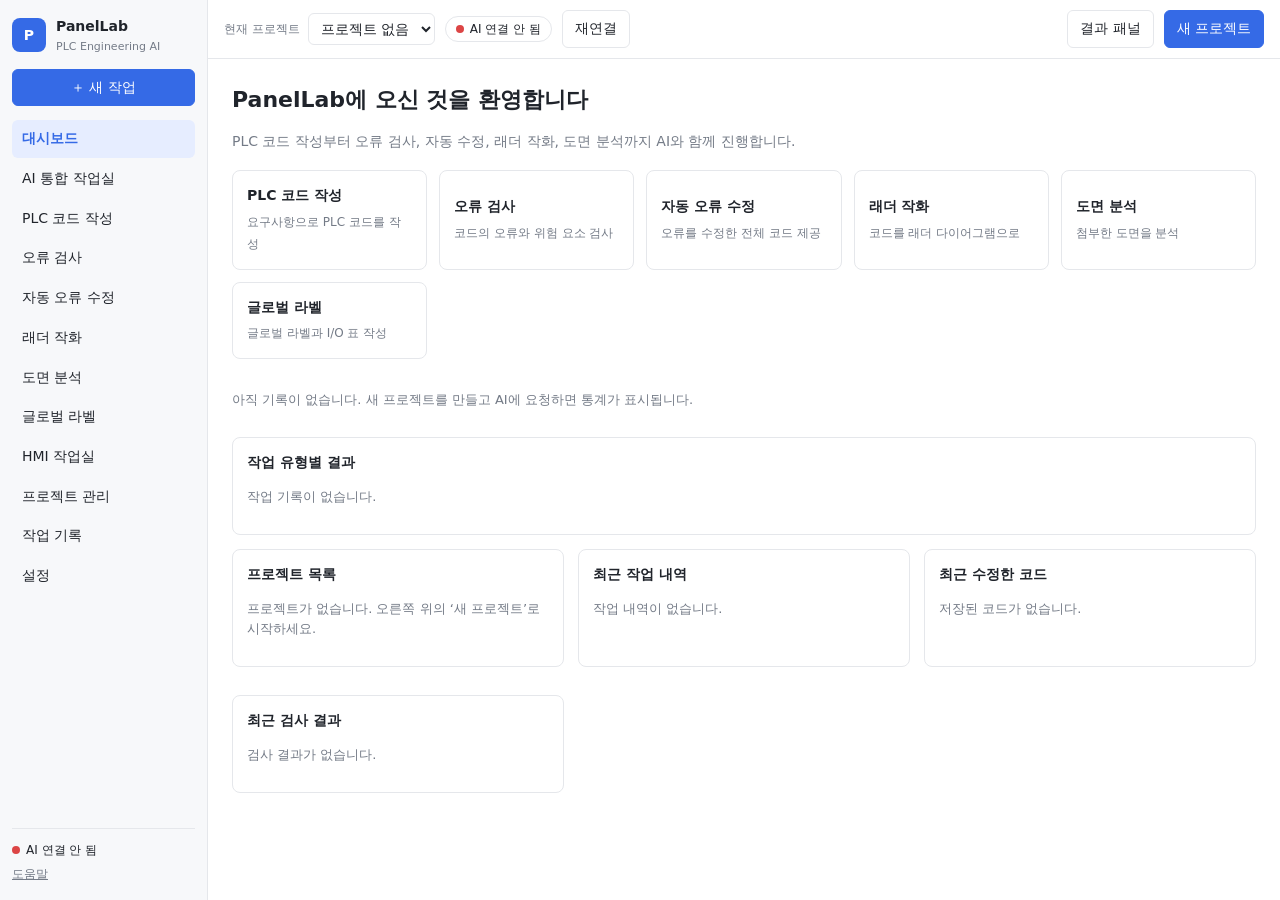
==== index.html @ 70c4f678 "HMI Designer: quality checks and retry-with-feedback button Co-authored-by: Copilot App <223556219+C" ====
<!DOCTYPE html>
<html lang="ko">
<head>
  <meta charset="UTF-8">
  <meta name="viewport" content="width=device-width, initial-scale=1">
  <title>PanelLab — PLC Engineering AI Workspace</title>
  <link rel="stylesheet" href="css/style.css?v=20261111">
  <link rel="stylesheet" href="css/hmi.css?v=20261111">
</head>
<body>
<div class="app" id="app">
  <aside class="sidebar" id="sidebar">
    <div class="brand"><span class="logo">P</span><div><strong>PanelLab</strong><small>PLC Engineering AI</small></div></div>
    <button class="btn primary block" id="btnNewWork">＋ 새 작업</button>
    <nav class="nav" id="nav">
      <button data-view="dashboard" class="active">대시보드</button>
      <button data-view="workspace" data-mode="chat">AI 통합 작업실</button>
      <button data-view="workspace" data-mode="code">PLC 코드 작성</button>
      <button data-view="workspace" data-mode="check">오류 검사</button>
      <button data-view="workspace" data-mode="fix">자동 오류 수정</button>
      <button data-view="workspace" data-mode="ladder">래더 작화</button>
      <button data-view="workspace" data-mode="drawing">도면 분석</button>
      <button data-view="workspace" data-mode="label">글로벌 라벨</button>
      <button data-view="hmi">HMI 작업실</button>
      <button data-view="projects">프로젝트 관리</button>
      <button data-view="history">작업 기록</button>
      <button data-view="settings">설정</button>
    </nav>
    <div class="side-foot">
      <div class="conn"><span class="dot" id="connDot"></span><span id="connText">연결 안 됨</span></div>
      <a href="#" id="helpLink">도움말</a>
    </div>
  </aside>
  <div class="scrim" id="scrim"></div>

  <main class="main">
    <header class="topbar">
      <button class="icon-btn only-mobile" id="btnMenu" aria-label="메뉴">☰</button>
      <div class="proj-pick">
        <label for="projectSelect">현재 프로젝트</label>
        <select id="projectSelect"></select>
      </div>
      <span class="pill" id="statusPill"><span class="dot" id="pillDot"></span><span id="pillText">AI 연결 안 됨</span></span>
      <button class="btn" id="btnReconnect" hidden>재연결</button>
      <span class="spacer"></span>
      <button class="btn" id="btnToggleResults">결과 패널</button>
      <button class="btn primary" id="btnNewProject">새 프로젝트</button>
    </header>

    <section class="view active" id="view-dashboard">
      <div class="pad">
        <h1>PanelLab에 오신 것을 환영합니다</h1>
        <p class="muted">PLC 코드 작성부터 오류 검사, 자동 수정, 래더 작화, 도면 분석까지 AI와 함께 진행합니다.</p>
        <div class="cards" id="quickCards"></div>
        <div class="stats" id="dashStats"></div>
        <div class="card statcard"><h3>작업 유형별 결과</h3><div id="dashModes"></div></div>
        <div class="grid2">
          <div class="card"><h3>프로젝트 목록</h3><div id="dashProjects"></div></div>
          <div class="card"><h3>최근 작업 내역</h3><div id="dashRecent"></div></div>
          <div class="card"><h3>최근 수정한 코드</h3><div id="dashCode"></div></div>
          <div class="card"><h3>최근 검사 결과</h3><div id="dashCheck"></div></div>
        </div>
      </div>
    </section>

    <section class="view workspace" id="view-workspace">
      <div class="chat">
        <div class="mode-bar">
          <span class="muted">작업 유형</span>
          <select id="modeSelect"></select>
          <span class="muted">PLC 소프트웨어</span>
          <select id="softwareSelect"><option>GX Works3</option><option>GX Works2</option></select>
          <button type="button" class="btn sm only-mobile" id="btnShowResults">결과 보기</button>
        </div>
        <div class="messages" id="messages" aria-live="polite"></div>
        <button class="btn jump" id="btnJump" hidden>새 메시지 ↓</button>
        <div class="notice" id="chatNotice" hidden></div>
        <form class="composer" id="composer">
          <div class="chips" id="fileChips"></div>
          <div class="row">
            <button type="button" class="icon-btn" id="btnAttach" aria-label="파일 첨부">📎</button>
            <input type="file" id="fileInput" multiple hidden>
            <textarea id="input" rows="1" placeholder="요청을 입력하세요. (Enter 전송, Shift+Enter 줄바꿈)"></textarea>
            <button class="btn primary" id="btnSend" type="submit" disabled>전송</button>
          </div>
        </form>
      </div>
      <div class="resizer" id="resizer" title="드래그하여 크기 조절"></div>
      <aside class="results" id="results">
        <div class="tabs" id="tabs"></div>
        <div class="tab-actions">
          <button class="btn sm only-mobile" id="btnResBack" type="button">← 채팅</button>
          <button class="btn sm" id="btnExportMd">결과 내보내기(.md)</button>
        </div>
        <div class="tab-body" id="tabBody"></div>
      </aside>
    </section>

    <section class="view" id="view-hmi"><div class="hmi" id="hmiRoot"></div></section>

    <section class="view" id="view-projects"><div class="pad">
      <h1>프로젝트 관리</h1>
      <div class="row gap"><button class="btn primary" id="btnNewProject2">새 프로젝트</button>
        <button class="btn" id="btnImport">프로젝트 불러오기</button><input type="file" id="importInput" accept=".json" hidden></div>
      <div id="projectList" class="list"></div>
    </div></section>

    <section class="view" id="view-history"><div class="pad">
      <h1>작업 기록</h1>
      <p class="muted">현재 프로젝트의 대화와 결과입니다.</p>
      <div id="historyList" class="list"></div>
    </div></section>

    <section class="view" id="view-settings"><div class="pad">
      <h1>설정</h1>
      <div class="card"><h3>AI 연결</h3><p class="muted" id="settingsStatus"></p><button class="btn" id="btnReconnect2">다시 연결</button></div>
      <div class="card"><h3>백업</h3><p class="muted">모든 프로젝트(코드 버전 포함)를 JSON 파일로 내보내거나, 백업 파일을 불러옵니다. 불러오기는 기존 프로젝트를 덮어쓰지 않고 새 프로젝트로 추가합니다. 인증 정보는 포함되지 않습니다.</p>
        <div class="row gap"><button class="btn" id="btnBackup">전체 백업 내보내기</button><button class="btn" id="btnRestore">백업 불러오기</button><input type="file" id="restoreInput" accept=".json" hidden></div></div>
      <div class="card"><h3>저장된 데이터</h3><p class="muted">프로젝트와 기록은 이 브라우저에만 저장되며, 인증 토큰은 저장하지 않습니다.</p>
        <button class="btn danger" id="btnClearAll">모든 로컬 데이터 삭제</button></div>
    </div></section>
  </main>
</div>
<div class="toast" id="toast" role="status"></div>

<script src="https://cdn.botframework.com/botframework-webchat/4.18.0/webchat.js"></script>
<script src="js/storage.js?v=20261111"></script>
<script src="js/chat.js?v=20261111"></script>
<script src="js/ladder.js?v=20261111"></script>
<script src="js/codeview.js?v=20261111"></script>
<script src="js/analyzer.js?v=20261111"></script>
<script src="js/labels.js?v=20261111"></script>
<script src="js/hmi-objects.js?v=20261111"></script>
<script src="js/hmi-check.js?v=20261111"></script>
<script src="js/hmi-ai.js?v=20261111"></script>
<script src="js/hmi-editor.js?v=20261111"></script>
<script src="js/app.js?v=20261111"></script>
</body>
</html>
---- css/style.css ----
:root{--bg:#fff;--side:#f7f8fa;--border:#e5e7eb;--text:#20242b;--muted:#747b87;--primary:#356ae6;--ok:#16a36a;--err:#dc4545;--warn:#e69b32;--results-w:clamp(360px,34vw,560px)}
*{box-sizing:border-box}
html,body{height:100%;margin:0}
body{font-family:"Pretendard","Noto Sans KR","Malgun Gothic",system-ui,sans-serif;color:var(--text);background:var(--bg);font-size:14px;line-height:1.55}
button,select,textarea,input{font:inherit;color:inherit}
h1{font-size:22px;margin:0 0 6px}h3{font-size:14px;margin:0 0 10px}
.muted{color:var(--muted)}.spacer{flex:1}
.app{display:flex;height:100vh;height:100dvh}
.sidebar{width:208px;background:var(--side);border-right:1px solid var(--border);display:flex;flex-direction:column;padding:16px 12px;gap:14px;flex-shrink:0}
.brand{display:flex;gap:10px;align-items:center}
.brand small{display:block;color:var(--muted);font-size:11px}
.logo{width:34px;height:34px;border-radius:8px;background:var(--primary);color:#fff;display:grid;place-items:center;font-weight:700}
.nav{display:flex;flex-direction:column;gap:2px;overflow:auto;flex:1}
.nav button{text-align:left;border:0;background:none;padding:8px 10px;border-radius:6px;cursor:pointer}
.nav button:hover{background:#eceef2}.nav button.active{background:#e6edff;color:var(--primary);font-weight:600}
.side-foot{border-top:1px solid var(--border);padding-top:12px;display:flex;flex-direction:column;gap:6px;font-size:12px}
.side-foot a{color:var(--muted)}
.dot{display:inline-block;width:8px;height:8px;border-radius:50%;background:#b8bdc7;margin-right:6px}
.dot.online{background:var(--ok)}.dot.connecting{background:var(--warn)}.dot.offline{background:var(--err)}
.main{flex:1;display:flex;flex-direction:column;min-width:0}
.topbar{display:flex;align-items:center;gap:10px;padding:10px 16px;border-bottom:1px solid var(--border);flex-wrap:wrap}
.proj-pick{display:flex;align-items:center;gap:8px}.proj-pick label{color:var(--muted);font-size:12px}
.pill{display:inline-flex;align-items:center;border:1px solid var(--border);border-radius:99px;padding:3px 10px;font-size:12px}
.btn{border:1px solid var(--border);background:#fff;border-radius:6px;padding:7px 12px;cursor:pointer}
.btn:hover{background:#f3f4f6}.btn.primary{background:var(--primary);border-color:var(--primary);color:#fff}
.btn.primary:hover{background:#2c5cce}.btn.danger{color:var(--err);border-color:var(--err)}
.btn.sm{padding:4px 8px;font-size:12px}.btn.block{width:100%}.btn:disabled{opacity:.5;cursor:not-allowed}
select,textarea,input[type=text]{border:1px solid var(--border);border-radius:6px;padding:6px 8px;background:#fff}
.icon-btn{border:1px solid var(--border);background:#fff;border-radius:6px;padding:6px 9px;cursor:pointer}
.only-mobile{display:none}
.view{display:none;flex:1;min-height:0;overflow:auto}.view.active{display:block}
.view.workspace.active{display:flex;overflow:hidden}
.pad{padding:24px;max-width:none}
.stats{display:grid;grid-template-columns:repeat(auto-fit,minmax(130px,1fr));gap:12px;margin-bottom:14px}
.stat{border:1px solid var(--border);border-radius:8px;padding:12px 14px}
.stat b{display:block;font-size:24px}.stat span{color:var(--muted);font-size:12px}
.stat.err b{color:var(--err)}.stat.warn b{color:#b9741a}
.statcard .bar{display:flex;align-items:center;gap:10px;margin:6px 0;font-size:13px}
.statcard .bar span{width:110px;flex-shrink:0}.statcard .bar i{display:block;height:8px;background:var(--primary);border-radius:4px}
.item.link{width:100%;background:#fff;text-align:left;cursor:pointer;font:inherit;color:inherit;margin-bottom:6px}
.item.link:hover{border-color:var(--primary)}.item small{display:block}.mono{font-family:Consolas,"D2Coding",monospace}
.cards{display:grid;grid-template-columns:repeat(auto-fill,minmax(180px,1fr));gap:12px;margin:18px 0}
.qcard{border:1px solid var(--border);border-radius:8px;padding:14px;cursor:pointer;background:#fff;text-align:left}
.qcard:hover{border-color:var(--primary)}.qcard strong{display:block;margin-bottom:4px}.qcard span{color:var(--muted);font-size:12px}
.grid2{display:grid;grid-template-columns:repeat(auto-fit,minmax(300px,1fr));gap:14px}
.card{border:1px solid var(--border);border-radius:8px;padding:14px;margin-bottom:14px}
.list{margin-top:14px;display:flex;flex-direction:column;gap:8px}
.item{border:1px solid var(--border);border-radius:8px;padding:10px 12px;display:flex;gap:10px;align-items:center;flex-wrap:wrap}
.item.sel{border-color:var(--primary);background:#f5f8ff}.item .grow{flex:1;min-width:140px}
.row{display:flex;align-items:flex-end;gap:8px}.row.gap{gap:10px;align-items:center}
.empty{color:var(--muted);font-size:13px}
.chat{flex:1;display:flex;flex-direction:column;min-width:0;position:relative}
.mode-bar{display:flex;gap:8px;align-items:center;padding:8px 16px;border-bottom:1px solid var(--border);flex-wrap:wrap;font-size:12px}
.messages{flex:1;overflow:auto;padding:18px 16px;display:flex;flex-direction:column;gap:14px}
.msg{max-width:820px;width:100%;align-self:center}.msg.user{align-self:flex-end;width:fit-content;max-width:80%}
.sec{border:1px solid var(--border);border-radius:8px;padding:8px 12px;margin-bottom:8px;background:#fff;overflow-wrap:anywhere}
.sec:last-child{margin-bottom:0}.msg.bot .bubble{background:var(--side);padding:8px}
.bubble{border:1px solid var(--border);border-radius:10px;padding:10px 14px;word-break:break-word}
.msg.user .bubble{background:#eef3ff;border-color:#d6e2ff}
.meta{font-size:11px;color:var(--muted);margin:0 4px 3px}
.fail{color:var(--err);font-size:12px;margin-top:4px}
.bubble p{margin:0 0 8px}.bubble p:last-child{margin:0}
.bubble ul,.bubble ol{margin:4px 0 8px;padding-left:20px}
.bubble table,.tab-body table{border-collapse:collapse;margin:6px 0;font-size:13px;display:block;overflow:auto}
.bubble th,.bubble td,.tab-body th,.tab-body td{border:1px solid var(--border);padding:4px 8px;text-align:left}
.bubble th,.tab-body th{background:var(--side)}
code.inline{background:#f1f3f6;border-radius:4px;padding:1px 5px;font-family:Consolas,"D2Coding",monospace;font-size:12.5px}
.codeblock{border:1px solid var(--border);border-radius:8px;margin:8px 0;overflow:hidden}
.codeblock .ch{display:flex;justify-content:space-between;align-items:center;background:var(--side);padding:4px 10px;font-size:12px;color:var(--muted)}
.codeblock pre{margin:0;padding:10px 12px;overflow:auto;font-family:Consolas,"D2Coding",monospace;font-size:12.5px;line-height:1.5;background:#fff;white-space:pre}
.typing{color:var(--muted);font-size:13px;padding-left:4px}
.welcome{border:1px dashed var(--border);border-radius:10px;padding:18px;color:var(--muted)}
.welcome strong{color:var(--text)}
.jump{position:absolute;right:20px;bottom:120px}
.notice{margin:0 16px 8px;padding:8px 12px;border-radius:6px;background:#fdf3e3;border:1px solid #f3d9a9;font-size:13px}
.notice.err{background:#fdeeee;border-color:#f3c2c2}
.composer{border-top:1px solid var(--border);padding:10px 16px 14px}
.composer textarea{flex:1;resize:none;max-height:180px;min-height:38px}
.chips{display:flex;gap:6px;flex-wrap:wrap;margin-bottom:6px}
.chip{background:var(--side);border:1px solid var(--border);border-radius:99px;padding:2px 10px;font-size:12px}
.chip button{border:0;background:none;cursor:pointer;color:var(--muted)}
.resizer{width:5px;cursor:col-resize;background:var(--border);flex-shrink:0}.resizer:hover{background:var(--primary)}
.results{width:var(--results-w);min-width:300px;max-width:70vw;display:flex;flex-direction:column;background:#fff;flex-shrink:0}
.results.collapsed{display:none}
.resizer.hide{display:none}
.tabs{display:flex;flex-wrap:wrap;gap:2px;padding:6px 8px 0;border-bottom:1px solid var(--border);flex-shrink:0}
.tabs button{border:0;background:none;padding:7px 10px;cursor:pointer;white-space:nowrap;color:var(--muted);border-bottom:2px solid transparent;font-size:13px}
.tabs button.active{color:var(--primary);border-bottom-color:var(--primary);font-weight:600}
.count{display:inline-block;min-width:16px;padding:0 5px;border-radius:99px;background:#e6edff;color:var(--primary);font-size:11px;text-align:center}
.tab-actions{padding:8px 12px;border-bottom:1px solid var(--border);display:flex;gap:8px}
.tab-body{flex:1;overflow:auto;padding:12px}
.res-item{border:1px solid var(--border);border-radius:8px;padding:10px;margin-bottom:10px}
.res-item h4{margin:10px 0 6px;font-size:12px;color:var(--muted);font-weight:600}
.res-h{display:flex;justify-content:space-between;align-items:center;margin-bottom:6px;font-size:12px}
.tag{background:var(--side);border:1px solid var(--border);border-radius:4px;padding:1px 8px;font-weight:600}
.res-item .grp{color:var(--text)}
.notice-inline{margin:0 0 8px;padding:6px 10px;border-radius:6px;background:#fdf3e3;border:1px solid #f3d9a9;font-size:12px;color:#7a5a00}
details.raw{margin-top:10px;border-top:1px dashed var(--border);padding-top:6px}details.raw summary{cursor:pointer;color:var(--muted);font-size:12px}
.ba{display:grid;grid-template-columns:repeat(auto-fit,minmax(240px,1fr));gap:10px}.ba>div{min-width:0}
.cv{border:1px solid var(--border);border-radius:8px;margin:8px 0;overflow:hidden;background:#fff}
.cv-h{display:flex;justify-content:space-between;align-items:center;gap:8px;background:var(--side);padding:4px 8px;font-size:12px;color:var(--muted)}
.cv-b{display:flex;gap:4px;flex-shrink:0}.cv-b button{border:1px solid var(--border);background:#fff;border-radius:4px;padding:2px 8px;font-size:12px;cursor:pointer;white-space:nowrap}
.cv-l{min-width:0;overflow:hidden;text-overflow:ellipsis;white-space:nowrap}
.cv-s{padding:6px 8px;border-bottom:1px solid var(--border);display:flex;gap:8px;align-items:center}.cv-s[hidden]{display:none}.cv-q{flex:1;min-width:0}
.cv-body{overflow:auto;max-height:420px;font-family:Consolas,"D2Coding",monospace;font-size:12.5px;line-height:1.55;padding:6px 0}
.cv .ln{display:flex;min-width:max-content}.cv .no{width:42px;flex-shrink:0;text-align:right;padding-right:10px;color:#a0a6b1;user-select:none}
.cv .tx{white-space:pre;padding-right:12px}
.cv .op{color:#2f5fd0;font-weight:600}.cv .st{color:#8a3fb8;font-weight:600}.cv .kc{color:#b9741a}.cv .cm{color:#8a919c;font-style:italic}
.cv .dx{color:#0f7a4d}.cv .dy{color:#c0392b}.cv .dm{color:#7a5a00}.cv .dt{color:#0e7490}.cv .dd{color:#6d28d9}
.cv .unk{border-bottom:1px dotted var(--warn);color:#b9741a;cursor:help}
.cv-w{padding:5px 8px;font-size:12px;background:#fdf3e3;border-bottom:1px solid #f3d9a9;color:#7a5a00}
.cv-h{flex-wrap:wrap}.cv-b{flex-wrap:wrap}
.cv mark{background:#ffe58a;color:inherit}
.cv.full{position:fixed;inset:0;z-index:100;margin:0;border-radius:0;display:flex;flex-direction:column}
.cv.full .cv-body{max-height:none;flex:1}
body.noscroll{overflow:hidden}
.ladder{overflow:auto;border:1px solid var(--border);border-radius:8px;margin-bottom:6px;background:#fff;max-height:70vh;cursor:grab;touch-action:pan-x pan-y}.ladder.panning{cursor:grabbing;user-select:none}
.lad-bar{flex-wrap:wrap;align-items:center;margin-bottom:6px}
.net-list{display:grid;gap:6px}.net-item{text-align:left;border:1px solid var(--border);background:#fff;border-radius:8px;padding:6px 10px;cursor:pointer;font:inherit}.net-item.sel{border-color:var(--primary);background:#f3f7ff}.net-item div{font-size:13px;margin-top:2px}
.sum{display:flex;gap:8px;margin-bottom:8px}
.sev{display:inline-block;border-radius:99px;padding:1px 10px;font-size:12px;font-weight:600;margin-right:6px}
.sev.err{background:#fdeeee;color:var(--err)}.sev.warn{background:#fdf3e3;color:#b9741a}.sev.info{background:#e6edff;color:var(--primary)}
.sev.crit{background:#b42318;color:#fff}.sev.high{background:#fdeeee;color:var(--err)}.sev.mid{background:#fdf3e3;color:#b9741a}.sev.low{background:#e6edff;color:var(--primary)}.sev.chk{background:#eef0f3;color:#4b5563}
.sum{flex-wrap:wrap}
.issue.crit{border-color:#b42318}.issue.high{border-color:var(--err)}.issue.mid{border-color:var(--warn)}.issue.low{border-color:var(--primary)}.issue.chk{border-color:#9ca3af}
.issue .ih{display:flex;flex-wrap:wrap;gap:6px;align-items:center;margin-bottom:4px}.issue .ih .sev{margin-right:0}
.tag.src.static{background:#e8f6ee;border-color:#bfe5cf;color:#0f7a4d}.tag.src.ai{background:#eef3ff;border-color:#d6e2ff;color:var(--primary)}
.loc{border:1px solid var(--border);background:#fff;border-radius:4px;padding:1px 8px;font-size:12px;cursor:pointer;color:var(--primary)}
.cv .ln.hl{background:#fff3bf}
.cv .ln.chg-add{background:#e8f6ee}.cv .ln.chg-del{background:#fdeeee}
.fixbar{display:flex;flex-wrap:wrap;gap:6px;margin:10px 0 4px}
.ver{border-top:1px solid var(--border);padding:8px 0}.ver .ih{display:flex;flex-wrap:wrap;gap:6px;align-items:center}
.vtext{width:100%;font-family:Consolas,"D2Coding",monospace;font-size:12.5px;margin:6px 0;box-sizing:border-box}
.res-item select,.res-item input[type=text]{min-width:0;max-width:100%}
.issue{border-left:3px solid var(--border);padding:6px 10px;margin-bottom:8px;background:var(--side);border-radius:0 6px 6px 0}
.issue.err{border-color:var(--err)}.issue.warn{border-color:var(--warn)}.issue.info{border-color:var(--primary)}
.thumb{display:block;max-width:240px;max-height:180px;border:1px solid var(--border);border-radius:6px;margin-top:6px}
.diff{font-family:Consolas,"D2Coding",monospace;font-size:12.5px;border:1px solid var(--border);border-radius:8px;overflow:auto}
.diff div{padding:0 8px;white-space:pre}.diff .add{background:#e8f6ee;color:#0f7a4d}.diff .del{background:#fdeeee;color:#b53333}
.toast{position:fixed;left:50%;bottom:24px;transform:translateX(-50%);background:#20242b;color:#fff;padding:8px 14px;border-radius:6px;opacity:0;pointer-events:none;transition:opacity .2s}
.toast.show{opacity:1}
.scrim{display:none}
@media (max-width:900px){
  .only-mobile{display:inline-block}
  .sidebar{position:fixed;z-index:30;top:0;bottom:0;left:0;transform:translateX(-100%);transition:transform .2s}
  .sidebar.open{transform:none}
  .scrim.show{display:block;position:fixed;inset:0;background:rgba(0,0,0,.3);z-index:20}
  .view.workspace.active{position:relative}
  .results{position:absolute;right:0;top:0;bottom:0;width:100%!important;max-width:100%;z-index:10;border-left:1px solid var(--border)}
  .resizer{display:none}
  .composer{padding-bottom:max(14px,env(safe-area-inset-bottom))}.composer textarea{font-size:16px}
  .tabs{flex-wrap:nowrap;overflow-x:auto}
  .results.collapsed{display:none}
}
---- css/hmi.css ----
/* HMI workspace. Reuses the base theme variables from style.css. */
.hmi{display:flex;flex-direction:column;min-height:100%}
.hmi-bar{display:flex;flex-wrap:wrap;align-items:center;gap:6px;padding:10px 16px;border-bottom:1px solid var(--border)}
.hmi-sep{width:1px;height:20px;background:var(--border);margin:0 4px}
.hmi-body{display:flex;gap:14px;padding:14px 16px;align-items:flex-start}
.hmi-pal{display:flex;flex-direction:column;gap:6px;width:120px;flex-shrink:0}
.hmi-pal .btn{text-align:left}
.hmi-stage{flex:1;min-width:0}
.hmi-stage svg{width:100%;height:auto;display:block;border:1px solid var(--border);border-radius:8px;background:#fff;touch-action:none;user-select:none}
.hmi-side{width:300px;flex-shrink:0;display:flex;flex-direction:column;gap:12px}
.hmi-sec{border:1px solid var(--border);border-radius:8px;padding:10px 12px}
.hmi-sec h4{margin:0 0 8px;font-size:13px}
.hmi-f{display:flex;flex-direction:column;gap:2px;margin-bottom:6px;font-size:12px}
.hmi-f span{color:var(--muted)}
.hmi-f input[type=color]{width:100%;height:30px;padding:0;border:1px solid var(--border);border-radius:6px}
.hmi-f input[type=number],.hmi-f input[type=text]{width:100%}
.hmi-grid4{display:grid;grid-template-columns:repeat(4,1fr);gap:6px}
.hmi-st{margin:-2px 0 6px;font-size:12px}
.hmi-li{display:block;width:100%;text-align:left;border:1px solid var(--border);background:#fff;border-radius:6px;padding:5px 8px;margin-bottom:4px;cursor:pointer}
.hmi-li.sel{border-color:var(--primary);background:#f5f8ff}.hmi-li small{display:block;color:var(--muted)}
.hmi-lt{max-height:160px;overflow:auto;font-size:12px;margin:6px 0}.hmi-lt>div{padding:2px 0}
.hmi-add{display:flex;flex-wrap:wrap;gap:4px}.hmi-add input{width:100px}
#hmiAi textarea{width:100%;margin-bottom:6px;font:inherit;font-size:12px;box-sizing:border-box}
.hmi-thumb{width:100%;height:auto;display:block;border:1px solid var(--border);border-radius:6px;margin:4px 0 8px}
.hmi-warn{margin:4px 0 0;padding-left:16px;font-size:12px}
.hmi-cmp{display:grid;grid-template-columns:1fr 1fr;gap:6px;font-size:12px}
@media (max-width:900px){
  .hmi-body{flex-direction:column}
  .hmi-pal{flex-direction:row;flex-wrap:wrap;width:100%}
  .hmi-stage,.hmi-side{width:100%}
}
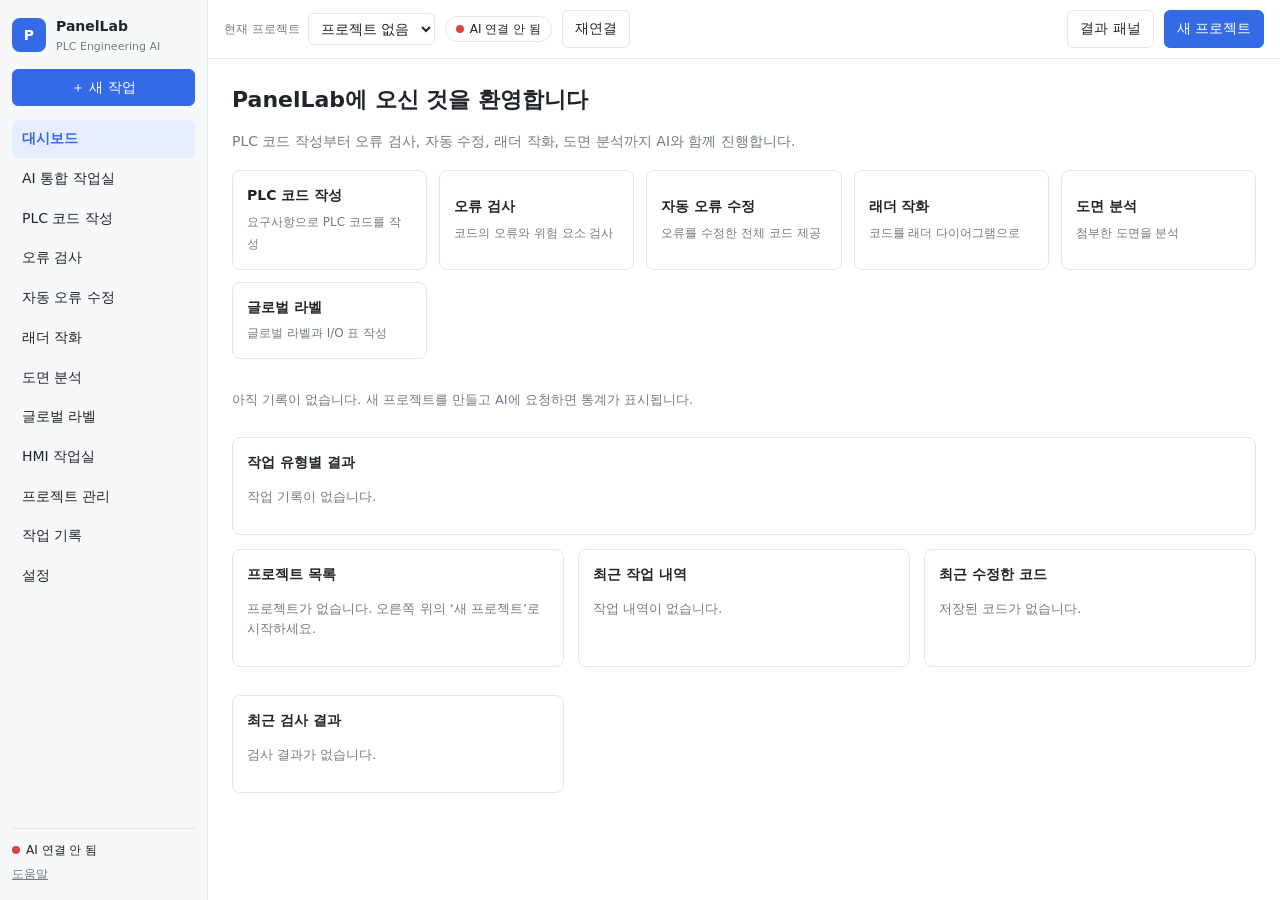
==== commit 464acbf5: "Show SVG ladder for PLC code mode; add IL/explanation consistency check and GX Works2-style symbols " ====
--- a/index.html
+++ b/index.html
@@ -4,8 +4,8 @@
   <meta charset="UTF-8">
   <meta name="viewport" content="width=device-width, initial-scale=1">
   <title>PanelLab — PLC Engineering AI Workspace</title>
-  <link rel="stylesheet" href="css/style.css?v=20261111">
-  <link rel="stylesheet" href="css/hmi.css?v=20261111">
+  <link rel="stylesheet" href="css/style.css?v=20261113">
+  <link rel="stylesheet" href="css/hmi.css?v=20261113">
 </head>
 <body>
 <div class="app" id="app">
@@ -124,16 +124,17 @@
 <div class="toast" id="toast" role="status"></div>
 
 <script src="https://cdn.botframework.com/botframework-webchat/4.18.0/webchat.js"></script>
-<script src="js/storage.js?v=20261111"></script>
-<script src="js/chat.js?v=20261111"></script>
-<script src="js/ladder.js?v=20261111"></script>
-<script src="js/codeview.js?v=20261111"></script>
-<script src="js/analyzer.js?v=20261111"></script>
-<script src="js/labels.js?v=20261111"></script>
-<script src="js/hmi-objects.js?v=20261111"></script>
-<script src="js/hmi-check.js?v=20261111"></script>
-<script src="js/hmi-ai.js?v=20261111"></script>
-<script src="js/hmi-editor.js?v=20261111"></script>
-<script src="js/app.js?v=20261111"></script>
+<script src="js/storage.js?v=20261113"></script>
+<script src="js/chat.js?v=20261113"></script>
+<script src="js/ladder.js?v=20261114"></script>
+<script src="js/codeview.js?v=20261113"></script>
+<script src="js/analyzer.js?v=20261113"></script>
+<script src="js/consistency.js?v=20261115"></script>
+<script src="js/labels.js?v=20261113"></script>
+<script src="js/hmi-objects.js?v=20261113"></script>
+<script src="js/hmi-check.js?v=20261113"></script>
+<script src="js/hmi-ai.js?v=20261113"></script>
+<script src="js/hmi-editor.js?v=20261113"></script>
+<script src="js/app.js?v=20261116"></script>
 </body>
 </html>
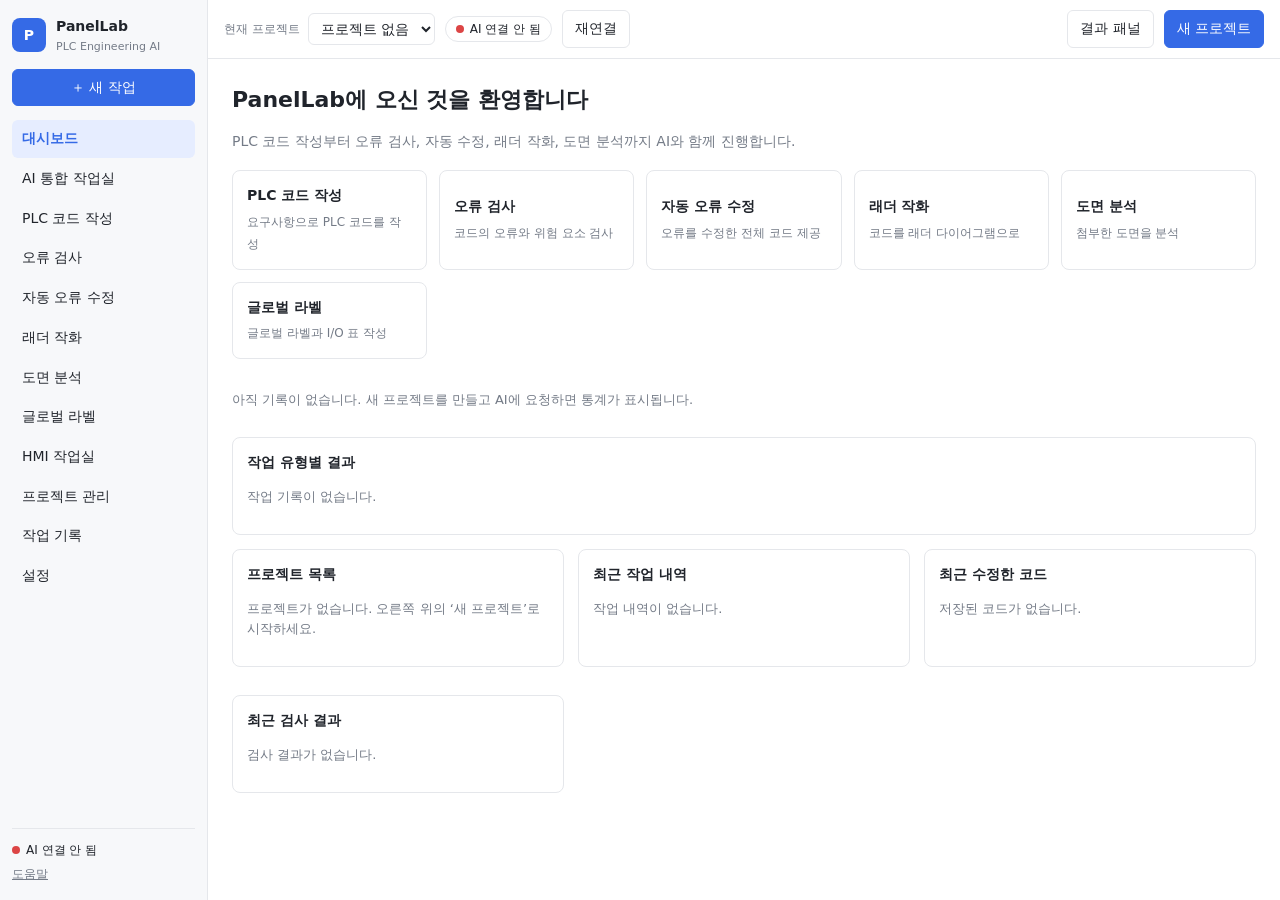
==== commit 4815957a: "S5: basic ladder editor (flag-gated, default OFF) Co-authored-by: Copilot App <223556219+Copilot@use" ====
--- a/index.html
+++ b/index.html
@@ -126,7 +126,9 @@
 <script src="https://cdn.botframework.com/botframework-webchat/4.18.0/webchat.js"></script>
 <script src="js/storage.js?v=20261113"></script>
 <script src="js/chat.js?v=20261113"></script>
-<script src="js/ladder.js?v=20261114"></script>
+<script src="js/ladder.js?v=20261117"></script>
+<script src="js/ladder-model.js?v=20261117"></script>
+<script src="js/ladder-editor.js?v=20261117"></script>
 <script src="js/codeview.js?v=20261113"></script>
 <script src="js/analyzer.js?v=20261113"></script>
 <script src="js/consistency.js?v=20261115"></script>
@@ -135,6 +137,6 @@
 <script src="js/hmi-check.js?v=20261113"></script>
 <script src="js/hmi-ai.js?v=20261113"></script>
 <script src="js/hmi-editor.js?v=20261113"></script>
-<script src="js/app.js?v=20261116"></script>
+<script src="js/app.js?v=20261117"></script>
 </body>
 </html>
--- a/css/style.css
+++ b/css/style.css
@@ -152,3 +152,5 @@
   .tabs{flex-wrap:nowrap;overflow-x:auto}
   .results.collapsed{display:none}
 }
+
+.le-box{margin-top:12px}.le-bar{display:flex;gap:6px;margin-bottom:6px}.le-view{overflow:auto;border:1px solid #e3e6ec;border-radius:6px;background:#fff;max-height:420px}.le-panel{margin:8px 0}.le-panel input,.le-panel select{padding:4px 6px;font-size:13px}.le-panel h4{margin:0 0 6px}.le-msg{min-height:18px;font-size:12px;color:#0f7a4d}.le-msg.bad{color:#b42318}.le-note{font-size:11px;color:#747b87;margin:4px 0 0}
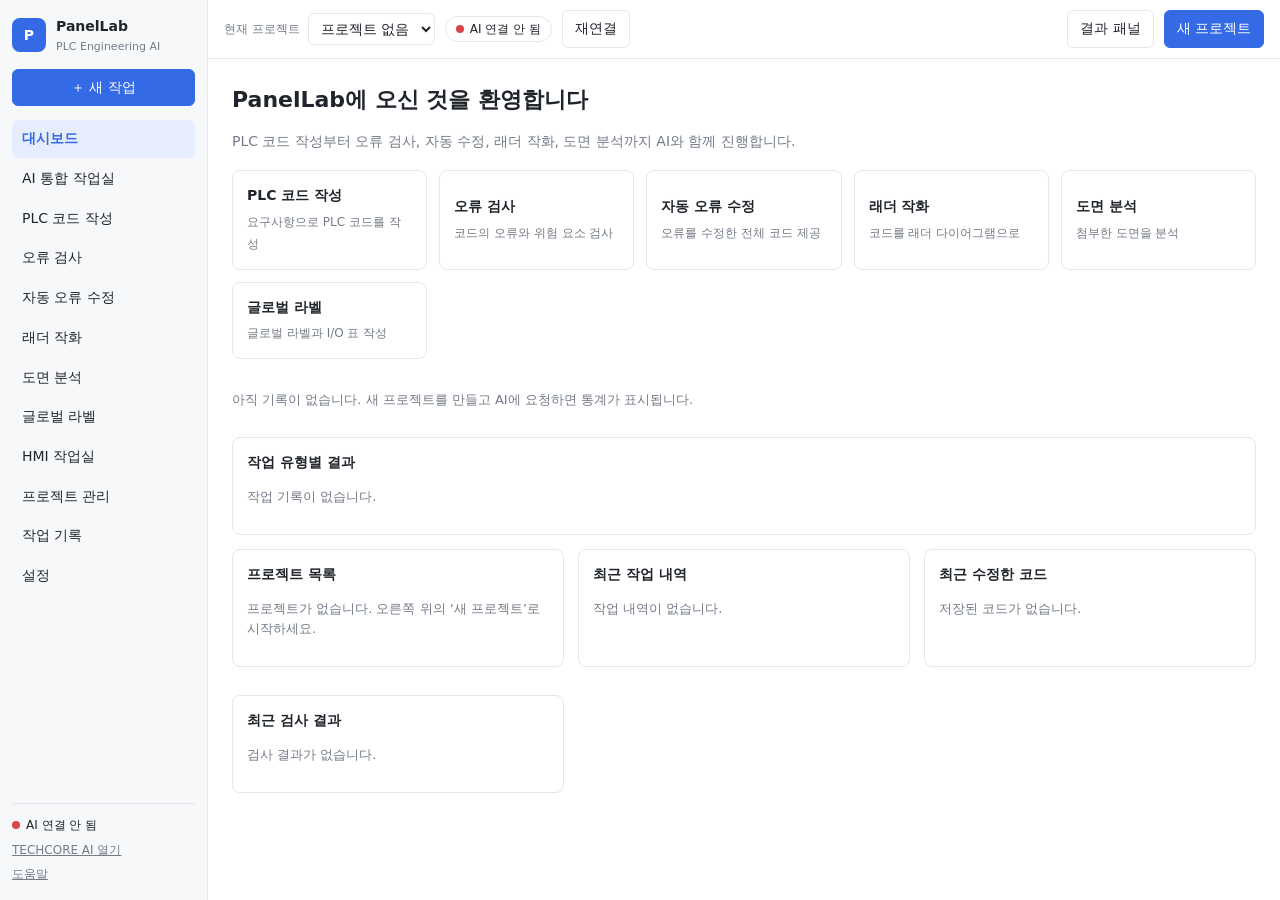
==== commit f0ac9d31: "Add TechCore AI link to PanelLab sidebar footer Co-authored-by: Copilot App <223556219+Copilot@users" ====
--- a/index.html
+++ b/index.html
@@ -28,6 +28,7 @@
     </nav>
     <div class="side-foot">
       <div class="conn"><span class="dot" id="connDot"></span><span id="connText">연결 안 됨</span></div>
+      <a href="techcore/">TECHCORE AI 열기</a>
       <a href="#" id="helpLink">도움말</a>
     </div>
   </aside>
@@ -126,17 +127,14 @@
 <script src="https://cdn.botframework.com/botframework-webchat/4.18.0/webchat.js"></script>
 <script src="js/storage.js?v=20261113"></script>
 <script src="js/chat.js?v=20261113"></script>
-<script src="js/ladder.js?v=20261117"></script>
-<script src="js/ladder-model.js?v=20261117"></script>
-<script src="js/ladder-editor.js?v=20261117"></script>
+<script src="js/ladder.js?v=20261113"></script>
 <script src="js/codeview.js?v=20261113"></script>
 <script src="js/analyzer.js?v=20261113"></script>
-<script src="js/consistency.js?v=20261115"></script>
 <script src="js/labels.js?v=20261113"></script>
 <script src="js/hmi-objects.js?v=20261113"></script>
 <script src="js/hmi-check.js?v=20261113"></script>
 <script src="js/hmi-ai.js?v=20261113"></script>
 <script src="js/hmi-editor.js?v=20261113"></script>
-<script src="js/app.js?v=20261117"></script>
+<script src="js/app.js?v=20261113"></script>
 </body>
 </html>
--- a/css/style.css
+++ b/css/style.css
@@ -153,4 +153,4 @@
   .results.collapsed{display:none}
 }
 
-.le-box{margin-top:12px}.le-bar{display:flex;gap:6px;margin-bottom:6px}.le-view{overflow:auto;border:1px solid #e3e6ec;border-radius:6px;background:#fff;max-height:420px}.le-panel{margin:8px 0}.le-panel input,.le-panel select{padding:4px 6px;font-size:13px}.le-panel h4{margin:0 0 6px}.le-msg{min-height:18px;font-size:12px;color:#0f7a4d}.le-msg.bad{color:#b42318}.le-note{font-size:11px;color:#747b87;margin:4px 0 0}
+.le-box{margin-top:12px}.le-bar{display:flex;flex-wrap:wrap;gap:6px;margin-bottom:6px}.le-ai{margin:6px 0}.le-ai textarea{width:100%;box-sizing:border-box;font-size:12px}.le-rep p{margin:2px 0;font-size:12px}.le-view{overflow:auto;border:1px solid #e3e6ec;border-radius:6px;background:#fff;max-height:420px}.le-panel{margin:8px 0}.le-panel input,.le-panel select{padding:4px 6px;font-size:13px}.le-panel h4{margin:0 0 6px}.le-msg{min-height:18px;font-size:12px;color:#0f7a4d}.le-msg.bad{color:#b42318}.le-note{font-size:11px;color:#747b87;margin:4px 0 0}
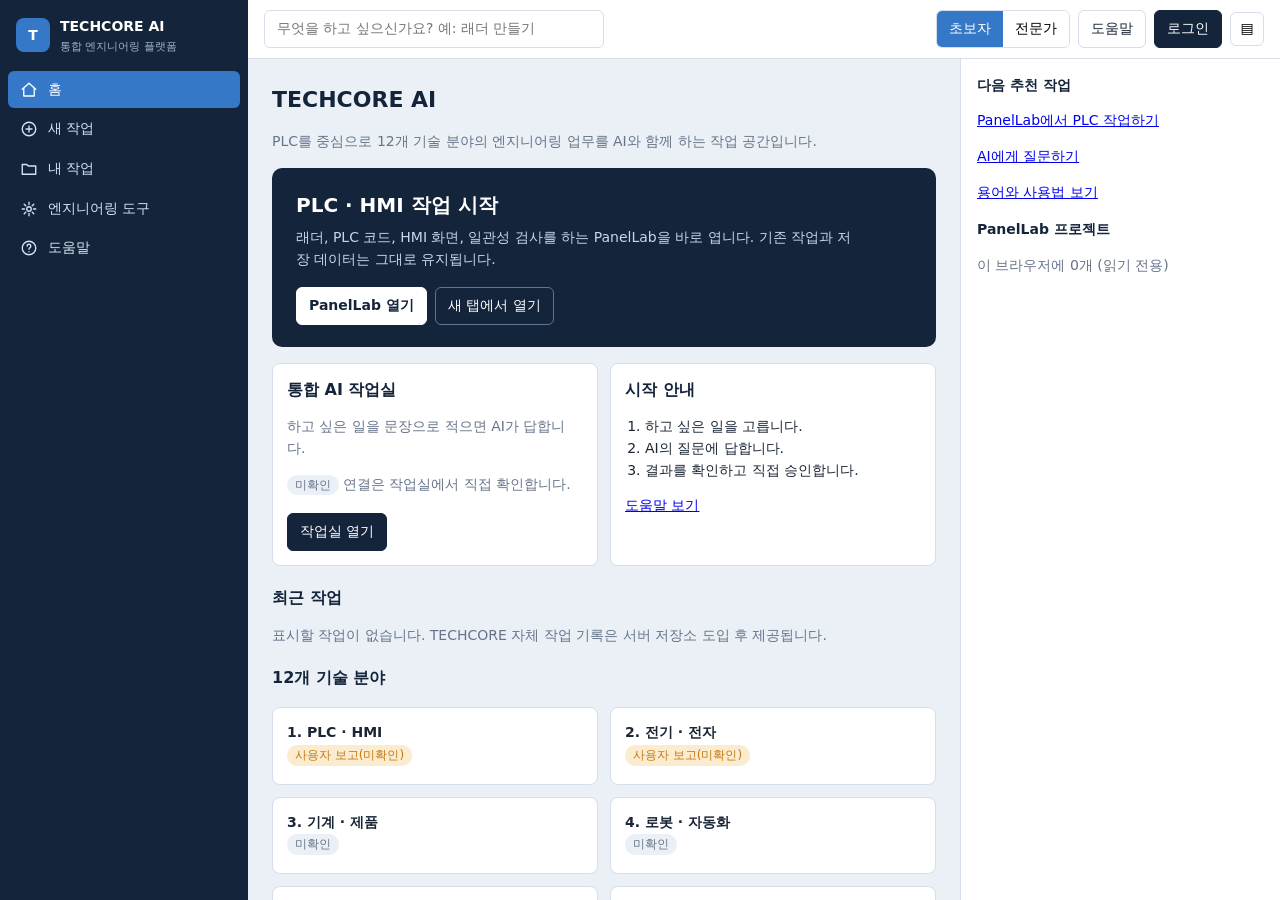
==== commit a3892acc: "Make TechCore the default page; move PanelLab to /panellab/ Co-authored-by: Copilot App <223556219+C" ====
--- a/index.html
+++ b/index.html
@@ -1,140 +1,13 @@
 <!DOCTYPE html>
 <html lang="ko">
 <head>
-  <meta charset="UTF-8">
-  <meta name="viewport" content="width=device-width, initial-scale=1">
-  <title>PanelLab — PLC Engineering AI Workspace</title>
-  <link rel="stylesheet" href="css/style.css?v=20261113">
-  <link rel="stylesheet" href="css/hmi.css?v=20261113">
+<meta charset="UTF-8">
+<meta name="viewport" content="width=device-width, initial-scale=1">
+<title>TECHCORE AI</title>
+<meta http-equiv="refresh" content="0; url=techcore/">
+<script>location.replace("techcore/" + location.hash);</script>
 </head>
 <body>
-<div class="app" id="app">
-  <aside class="sidebar" id="sidebar">
-    <div class="brand"><span class="logo">P</span><div><strong>PanelLab</strong><small>PLC Engineering AI</small></div></div>
-    <button class="btn primary block" id="btnNewWork">＋ 새 작업</button>
-    <nav class="nav" id="nav">
-      <button data-view="dashboard" class="active">대시보드</button>
-      <button data-view="workspace" data-mode="chat">AI 통합 작업실</button>
-      <button data-view="workspace" data-mode="code">PLC 코드 작성</button>
-      <button data-view="workspace" data-mode="check">오류 검사</button>
-      <button data-view="workspace" data-mode="fix">자동 오류 수정</button>
-      <button data-view="workspace" data-mode="ladder">래더 작화</button>
-      <button data-view="workspace" data-mode="drawing">도면 분석</button>
-      <button data-view="workspace" data-mode="label">글로벌 라벨</button>
-      <button data-view="hmi">HMI 작업실</button>
-      <button data-view="projects">프로젝트 관리</button>
-      <button data-view="history">작업 기록</button>
-      <button data-view="settings">설정</button>
-    </nav>
-    <div class="side-foot">
-      <div class="conn"><span class="dot" id="connDot"></span><span id="connText">연결 안 됨</span></div>
-      <a href="techcore/">TECHCORE AI 열기</a>
-      <a href="#" id="helpLink">도움말</a>
-    </div>
-  </aside>
-  <div class="scrim" id="scrim"></div>
-
-  <main class="main">
-    <header class="topbar">
-      <button class="icon-btn only-mobile" id="btnMenu" aria-label="메뉴">☰</button>
-      <div class="proj-pick">
-        <label for="projectSelect">현재 프로젝트</label>
-        <select id="projectSelect"></select>
-      </div>
-      <span class="pill" id="statusPill"><span class="dot" id="pillDot"></span><span id="pillText">AI 연결 안 됨</span></span>
-      <button class="btn" id="btnReconnect" hidden>재연결</button>
-      <span class="spacer"></span>
-      <button class="btn" id="btnToggleResults">결과 패널</button>
-      <button class="btn primary" id="btnNewProject">새 프로젝트</button>
-    </header>
-
-    <section class="view active" id="view-dashboard">
-      <div class="pad">
-        <h1>PanelLab에 오신 것을 환영합니다</h1>
-        <p class="muted">PLC 코드 작성부터 오류 검사, 자동 수정, 래더 작화, 도면 분석까지 AI와 함께 진행합니다.</p>
-        <div class="cards" id="quickCards"></div>
-        <div class="stats" id="dashStats"></div>
-        <div class="card statcard"><h3>작업 유형별 결과</h3><div id="dashModes"></div></div>
-        <div class="grid2">
-          <div class="card"><h3>프로젝트 목록</h3><div id="dashProjects"></div></div>
-          <div class="card"><h3>최근 작업 내역</h3><div id="dashRecent"></div></div>
-          <div class="card"><h3>최근 수정한 코드</h3><div id="dashCode"></div></div>
-          <div class="card"><h3>최근 검사 결과</h3><div id="dashCheck"></div></div>
-        </div>
-      </div>
-    </section>
-
-    <section class="view workspace" id="view-workspace">
-      <div class="chat">
-        <div class="mode-bar">
-          <span class="muted">작업 유형</span>
-          <select id="modeSelect"></select>
-          <span class="muted">PLC 소프트웨어</span>
-          <select id="softwareSelect"><option>GX Works3</option><option>GX Works2</option></select>
-          <button type="button" class="btn sm only-mobile" id="btnShowResults">결과 보기</button>
-        </div>
-        <div class="messages" id="messages" aria-live="polite"></div>
-        <button class="btn jump" id="btnJump" hidden>새 메시지 ↓</button>
-        <div class="notice" id="chatNotice" hidden></div>
-        <form class="composer" id="composer">
-          <div class="chips" id="fileChips"></div>
-          <div class="row">
-            <button type="button" class="icon-btn" id="btnAttach" aria-label="파일 첨부">📎</button>
-            <input type="file" id="fileInput" multiple hidden>
-            <textarea id="input" rows="1" placeholder="요청을 입력하세요. (Enter 전송, Shift+Enter 줄바꿈)"></textarea>
-            <button class="btn primary" id="btnSend" type="submit" disabled>전송</button>
-          </div>
-        </form>
-      </div>
-      <div class="resizer" id="resizer" title="드래그하여 크기 조절"></div>
-      <aside class="results" id="results">
-        <div class="tabs" id="tabs"></div>
-        <div class="tab-actions">
-          <button class="btn sm only-mobile" id="btnResBack" type="button">← 채팅</button>
-          <button class="btn sm" id="btnExportMd">결과 내보내기(.md)</button>
-        </div>
-        <div class="tab-body" id="tabBody"></div>
-      </aside>
-    </section>
-
-    <section class="view" id="view-hmi"><div class="hmi" id="hmiRoot"></div></section>
-
-    <section class="view" id="view-projects"><div class="pad">
-      <h1>프로젝트 관리</h1>
-      <div class="row gap"><button class="btn primary" id="btnNewProject2">새 프로젝트</button>
-        <button class="btn" id="btnImport">프로젝트 불러오기</button><input type="file" id="importInput" accept=".json" hidden></div>
-      <div id="projectList" class="list"></div>
-    </div></section>
-
-    <section class="view" id="view-history"><div class="pad">
-      <h1>작업 기록</h1>
-      <p class="muted">현재 프로젝트의 대화와 결과입니다.</p>
-      <div id="historyList" class="list"></div>
-    </div></section>
-
-    <section class="view" id="view-settings"><div class="pad">
-      <h1>설정</h1>
-      <div class="card"><h3>AI 연결</h3><p class="muted" id="settingsStatus"></p><button class="btn" id="btnReconnect2">다시 연결</button></div>
-      <div class="card"><h3>백업</h3><p class="muted">모든 프로젝트(코드 버전 포함)를 JSON 파일로 내보내거나, 백업 파일을 불러옵니다. 불러오기는 기존 프로젝트를 덮어쓰지 않고 새 프로젝트로 추가합니다. 인증 정보는 포함되지 않습니다.</p>
-        <div class="row gap"><button class="btn" id="btnBackup">전체 백업 내보내기</button><button class="btn" id="btnRestore">백업 불러오기</button><input type="file" id="restoreInput" accept=".json" hidden></div></div>
-      <div class="card"><h3>저장된 데이터</h3><p class="muted">프로젝트와 기록은 이 브라우저에만 저장되며, 인증 토큰은 저장하지 않습니다.</p>
-        <button class="btn danger" id="btnClearAll">모든 로컬 데이터 삭제</button></div>
-    </div></section>
-  </main>
-</div>
-<div class="toast" id="toast" role="status"></div>
-
-<script src="https://cdn.botframework.com/botframework-webchat/4.18.0/webchat.js"></script>
-<script src="js/storage.js?v=20261113"></script>
-<script src="js/chat.js?v=20261113"></script>
-<script src="js/ladder.js?v=20261113"></script>
-<script src="js/codeview.js?v=20261113"></script>
-<script src="js/analyzer.js?v=20261113"></script>
-<script src="js/labels.js?v=20261113"></script>
-<script src="js/hmi-objects.js?v=20261113"></script>
-<script src="js/hmi-check.js?v=20261113"></script>
-<script src="js/hmi-ai.js?v=20261113"></script>
-<script src="js/hmi-editor.js?v=20261113"></script>
-<script src="js/app.js?v=20261113"></script>
+<p><a href="techcore/">TECHCORE AI로 이동</a> · <a href="panellab/">PanelLab 바로 열기</a></p>
 </body>
 </html>
